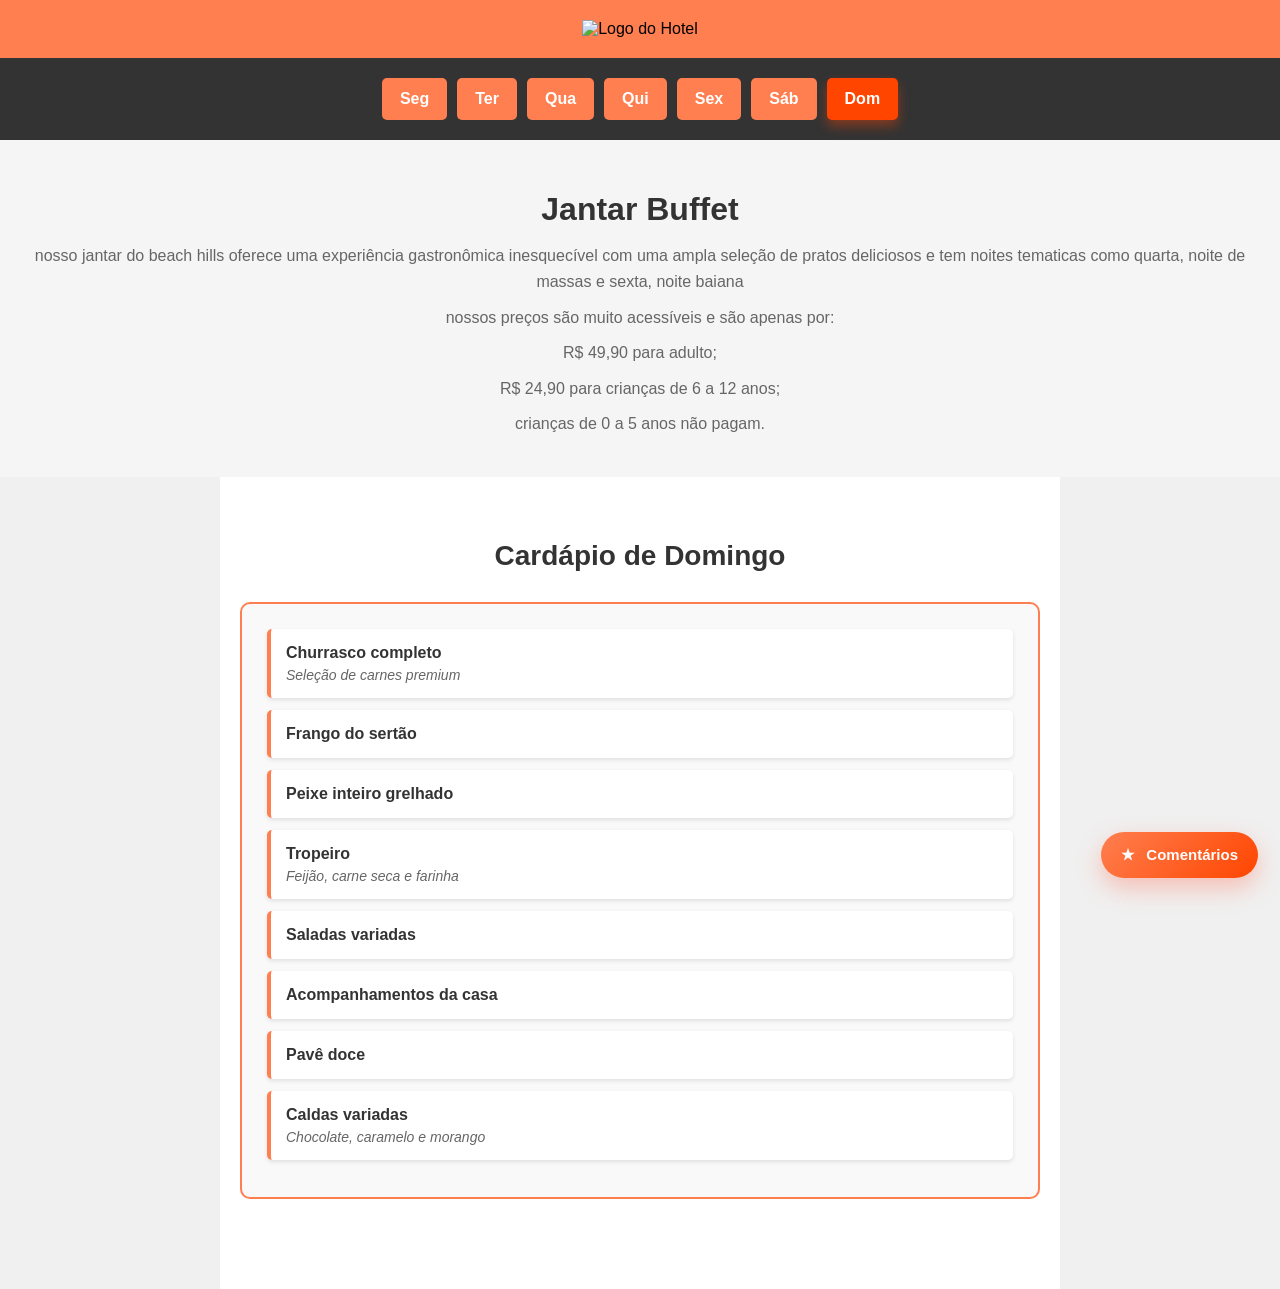
==== index.html @ 1e0ae235 "Add files via upload" ====
<!DOCTYPEhtml>
<html lang="pt-BR">
<head>
    <meta charset="UTF-8">
    <meta name="viewport" content="width=device-width, initial-scale=1.0">
    <title>hotel jantar buffet</title>
    <link rel="stylesheet" href="style.css">
</head>
<body>
    <header>
        <div class="logo">
            <img src="https://irp.cdn-website.com/eba97c45/dms3rep/multi/opt/logo+beach+hills-177w.png" alt="Logo do Hotel">
        </div>
        <div class="dias-semana">
            <button class="dia-btn" data-dia="segunda">Seg</button>
            <button class="dia-btn" data-dia="terca">Ter</button>
            <button class="dia-btn" data-dia="quarta">Qua</button>
            <button class="dia-btn" data-dia="quinta">Qui</button>
            <button class="dia-btn" data-dia="sexta">Sex</button>
            <button class="dia-btn" data-dia="sabado">Sáb</button>
            <button class="dia-btn" data-dia="domingo">Dom</button>
        </div>
          <div class="dias-semana-info">
            <h1>Jantar Buffet</h1>
            <p>nosso jantar do beach hills oferece uma experiência gastronômica inesquecível com uma ampla seleção de pratos deliciosos e tem noites tematicas como quarta, noite de massas e sexta, noite baiana</p>
            <p>nossos preços são muito acessíveis e são apenas por:</p>
            <p>R$ 49,90 para adulto;</p>
            <p>R$ 24,90 para crianças de 6 a 12 anos;</p>
            <p>crianças de 0 a 5 anos não pagam.</p>
          </div>
    </header>

    <main>
        <section class="cardapio-container">
            <h2 id="titulo-cardapio">Selecione um dia da semana</h2>
            <div id="cardapio" class="cardapio"></div>
        </section>
    </main>

    <button id="toggle-avaliacoes" class="avaliacoes-toggle" aria-controls="avaliacoes-panel" aria-expanded="false">
        <span class="avaliacoes-icone">★</span>
        Comentários
    </button>

    <aside id="avaliacoes-panel" class="avaliacoes-panel" aria-live="polite">
        <div class="panel-header">
            <h3>Comentários</h3>
            <button id="fechar-avaliacoes" class="fechar-panel" aria-label="Fechar comentários">×</button>
        </div>

        <div class="tabs-comentarios">
            <button class="tab-comentario ativo" data-tab="comentar">Comentar</button>
            <button class="tab-comentario" data-tab="ver">Ver comentários</button>
        </div>

        <div class="avaliacoes-dias">
            <button class="avaliacao-dia ativo" data-dia="segunda">Seg</button>
            <button class="avaliacao-dia" data-dia="terca">Ter</button>
            <button class="avaliacao-dia" data-dia="quarta">Qua</button>
            <button class="avaliacao-dia" data-dia="quinta">Qui</button>
            <button class="avaliacao-dia" data-dia="sexta">Sex</button>
            <button class="avaliacao-dia" data-dia="sabado">Sáb</button>
            <button class="avaliacao-dia" data-dia="domingo">Dom</button>
        </div>

        <div id="comentar-tab" class="conteudo-tab ativo">
            <form id="form-comentario" class="form-comentario">
                <label>
                    Nome
                    <input id="nome-comentario" type="text" maxlength="40" placeholder="Seu nome" required>
                </label>

                <label>
                    Avaliação
                    <select id="nota-comentario" required>
                        <option value="5">5 estrelas</option>
                        <option value="4">4 estrelas</option>
                        <option value="3">3 estrelas</option>
                        <option value="2">2 estrelas</option>
                        <option value="1">1 estrela</option>
                    </select>
                </label>

                <label>
                    Comentário
                    <textarea id="texto-comentario" rows="3" maxlength="220" placeholder="O que você achou da comida?" required></textarea>
                </label>

                <button type="submit" class="btn-enviar">Confirmar comentário</button>
            </form>
        </div>

        <div id="ver-tab" class="conteudo-tab">
            <div id="lista-avaliacoes" class="lista-avaliacoes"></div>
        </div>
    </aside>

    <script src="script.js"></script>
</body>
</html>
---- style.css ----
.logo {
    background-color: rgb(255, 127, 80);
    padding: 20px;
    text-align: center;
}

.logo img {
    max-width: 200px;
    height: auto;
}

.dias-semana {
    background-color: #333;
    padding: 20px;
    display: flex;
    justify-content: center;
    gap: 10px;
    flex-wrap: wrap;
}

.dia-btn {
    padding: 12px 18px;
    background-color: #ff7f50;
    color: white;
    border: none;
    border-radius: 5px;
    cursor: pointer;
    font-size: 16px;
    font-weight: bold;
    transition: all 0.3s ease;
}

.dia-btn:hover {
    background-color: #ff6a3d;
    transform: translateY(-2px);
    box-shadow: 0 4px 8px rgba(0, 0, 0, 0.2);
}

.dia-btn.ativo {
    background-color: #ff4500;
    box-shadow: 0 6px 12px rgba(255, 69, 0, 0.4);
}

.dias-semana-info {
    background-color: #f5f5f5;
    padding: 30px;
    text-align: center;
}

.dias-semana-info h1 {
    color: #333;
    margin-bottom: 15px;
}

.dias-semana-info p {
    color: #666;
    line-height: 1.6;
    margin: 10px 0;
}

.cardapio-container {
    padding: 40px 20px 90px;
    max-width: 800px;
    margin: 0 auto;
    background-color: #fff;
}

#titulo-cardapio {
    text-align: center;
    color: #333;
    margin-bottom: 30px;
    font-size: 28px;
}

.cardapio {
    background-color: #f9f9f9;
    border: 2px solid #ff7f50;
    border-radius: 10px;
    padding: 25px;
}

.cardapio-vazio {
    text-align: center;
    color: #999;
    font-size: 18px;
    padding: 20px;
}

.prato {
    background-color: white;
    padding: 15px;
    margin-bottom: 12px;
    border-left: 4px solid #ff7f50;
    border-radius: 5px;
    box-shadow: 0 2px 4px rgba(0, 0, 0, 0.1);
}

.prato-nome {
    font-weight: bold;
    color: #333;
    font-size: 16px;
    display: block;
}

.prato-descricao {
    color: #666;
    font-size: 14px;
    margin-top: 5px;
    font-style: italic;
    display: block;
}

.secao-cardapio {
    background-color: #fafafa;
    border: 2px solid #ffe4d1;
    border-radius: 10px;
    padding: 20px;
    margin-bottom: 25px;
    box-shadow: 0 3px 8px rgba(255, 127, 80, 0.1);
}

.titulo-secao {
    color: #ff7f50;
    font-size: 18px;
    margin: 0 0 15px 0;
    padding-bottom: 10px;
    border-bottom: 2px solid #ff7f50;
    text-transform: uppercase;
    letter-spacing: 1px;
}

.secao-cardapio .prato {
    background-color: white;
    border-left: 3px solid #ff6a3d;
    padding: 12px 15px;
    margin-bottom: 10px;
    border-radius: 4px;
}

.acompanhamento-info {
    background-color: #fff9f5;
    color: #ff7f50;
    padding: 12px 15px;
    border-left: 3px solid #ff7f50;
    margin-top: 15px;
    border-radius: 4px;
    font-size: 14px;
    font-weight: 500;
}

.avaliacoes-toggle {
    position: fixed;
    right: 22px;
    bottom: 22px;
    z-index: 20;
    background: linear-gradient(135deg, #ff7f50, #ff4500);
    color: #fff;
    border: none;
    border-radius: 999px;
    padding: 14px 20px;
    font-weight: 700;
    font-size: 15px;
    cursor: pointer;
    box-shadow: 0 10px 25px rgba(255, 99, 71, 0.35);
    transition: transform 0.2s ease, box-shadow 0.2s ease;
}

.avaliacoes-toggle:hover {
    transform: translateY(-2px);
    box-shadow: 0 12px 30px rgba(255, 99, 71, 0.45);
}

.avaliacoes-icone {
    margin-right: 8px;
}

.avaliacoes-panel {
    position: fixed;
    right: 20px;
    bottom: 85px;
    width: min(360px, calc(100vw - 24px));
    max-height: 70vh;
    background: rgba(255, 255, 255, 0.98);
    border: 1px solid #f2d4c4;
    border-radius: 18px;
    box-shadow: 0 18px 45px rgba(0, 0, 0, 0.15);
    padding: 18px 14px 12px;
    z-index: 15;
    transform: translateX(120%);
    opacity: 0;
    transition: all 0.25s ease;
    overflow: hidden;
}

.avaliacoes-panel.aberto {
    transform: translateX(0);
    opacity: 1;
}

.panel-header {
    display: flex;
    align-items: center;
    justify-content: space-between;
    margin-bottom: 12px;
    padding: 0 6px;
}

.panel-header h3 {
    margin: 0;
    color: #333;
    font-size: 1.1rem;
}

.fechar-panel {
    border: none;
    background: transparent;
    color: #666;
    font-size: 28px;
    line-height: 1;
    cursor: pointer;
}

.tabs-comentarios {
    display: flex;
    background: #fff3ee;
    border-radius: 10px;
    padding: 4px;
    margin-bottom: 12px;
    border: 1px solid #f4d5c8;
}

.tab-comentario {
    flex: 1;
    border: none;
    background: transparent;
    color: #7d5145;
    font-weight: 700;
    padding: 9px 8px;
    border-radius: 8px;
    cursor: pointer;
}

.tab-comentario.ativo {
    background: #ff7f50;
    color: #fff;
}

.conteudo-tab {
    display: none;
}

.conteudo-tab.ativo {
    display: block;
}

.avaliacoes-dias {
    display: flex;
    flex-wrap: wrap;
    gap: 8px;
    margin-bottom: 14px;
    padding: 0 4px;
}

.avaliacao-dia {
    background: #f6f1ee;
    border: 1px solid #f0c7b6;
    color: #6d4a39;
    border-radius: 999px;
    padding: 7px 11px;
    font-size: 12px;
    font-weight: 700;
    cursor: pointer;
    transition: all 0.2s ease;
}

.avaliacao-dia.ativo {
    background: #ff7f50;
    color: #fff;
    border-color: #ff7f50;
}

.lista-avaliacoes {
    display: flex;
    flex-direction: column;
    gap: 10px;
    max-height: 52vh;
    overflow-y: auto;
    padding: 4px;
}

.avaliacao-card {
    background: #fffaf7;
    border: 1px solid #f3d8c5;
    border-radius: 12px;
    padding: 12px 12px 10px;
    box-shadow: 0 2px 5px rgba(0, 0, 0, 0.04);
}

.avaliacao-card.vazio {
    text-align: center;
    color: #666;
    font-size: 0.95rem;
}

.avaliacao-topo {
    display: flex;
    justify-content: space-between;
    gap: 8px;
    align-items: center;
    margin-bottom: 8px;
    color: #333;
}

.avaliacao-topo strong {
    font-size: 0.95rem;
}

.avaliacao-nota {
    color: #ffb000;
    letter-spacing: 1px;
    font-size: 0.9rem;
    margin-bottom: 8px;
}

.avaliacao-card p {
    margin: 0;
    color: #555;
    line-height: 1.45;
    font-size: 0.92rem;
}

.form-comentario {
    display: flex;
    flex-direction: column;
    gap: 10px;
    background: #fff7f2;
    border: 1px solid #f4d9c9;
    border-radius: 12px;
    padding: 12px;
    margin: 0 4px 14px;
}

.form-comentario label {
    display: flex;
    flex-direction: column;
    gap: 6px;
    font-size: 0.8rem;
    color: #5a3d31;
    font-weight: 600;
}

.form-comentario input,
.form-comentario select,
.form-comentario textarea {
    border: 1px solid #efc4ad;
    border-radius: 10px;
    padding: 10px 12px;
    font: inherit;
    resize: vertical;
    background: #fff;
    color: #333;
}

.btn-enviar {
    background: linear-gradient(135deg, #ff7f50, #ff4500);
    color: #fff;
    border: none;
    border-radius: 12px;
    padding: 12px 14px;
    font-weight: 700;
    cursor: pointer;
    min-height: 46px;
    box-shadow: 0 10px 20px rgba(255, 99, 71, 0.2);
}

.btn-delete {
    border: none;
    background: #fff1ed;
    color: #c94b2a;
    border-radius: 8px;
    padding: 6px 8px;
    font-size: 0.72rem;
    font-weight: 700;
    cursor: pointer;
}

body {
    margin: 0;
    padding: 0;
    font-family: Arial, sans-serif;
    background-color: #f0f0f0;
}

@media (max-width: 600px) {
    body {
        -webkit-tap-highlight-color: transparent;
    }

    .cardapio-container {
        padding: 30px 14px 120px;
    }

    #titulo-cardapio {
        font-size: 22px;
        line-height: 1.3;
    }

    .cardapio {
        padding: 18px 14px;
    }

    .prato {
        padding: 13px 12px;
    }

    .avaliacoes-panel {
        right: 10px;
        bottom: 78px;
        width: calc(100vw - 20px);
        max-height: 76vh;
        border-radius: 20px 20px 18px 18px;
        padding: 14px 10px 10px;
    }

    .avaliacoes-toggle {
        right: 12px;
        bottom: max(12px, env(safe-area-inset-bottom));
        width: auto;
        min-width: 150px;
        padding: 14px 18px;
        border-radius: 16px;
        font-size: 15px;
    }

    .tabs-comentarios {
        margin-bottom: 10px;
    }

    .tab-comentario {
        padding: 10px 8px;
        font-size: 0.8rem;
    }

    .avaliacoes-dias {
        gap: 7px;
        margin-bottom: 12px;
    }

    .avaliacao-dia {
        padding: 8px 11px;
        font-size: 0.72rem;
    }

    .form-comentario {
        gap: 12px;
        padding: 12px 10px;
    }

    .form-comentario label {
        font-size: 0.78rem;
    }

    .form-comentario input,
    .form-comentario select,
    .form-comentario textarea {
        min-height: 44px;
        font-size: 15px;
        padding: 10px 12px;
    }

    textarea {
        min-height: 90px;
    }

    .btn-enviar {
        min-height: 48px;
        font-size: 0.95rem;
        border-radius: 14px;
    }

    .lista-avaliacoes {
        max-height: 45vh;
    }

    .avaliacao-card {
        padding: 10px 10px 9px;
    }

    .avaliacao-topo {
        align-items: flex-start;
    }

    .btn-delete {
        padding: 6px 8px;
        font-size: 0.68rem;
    }
}
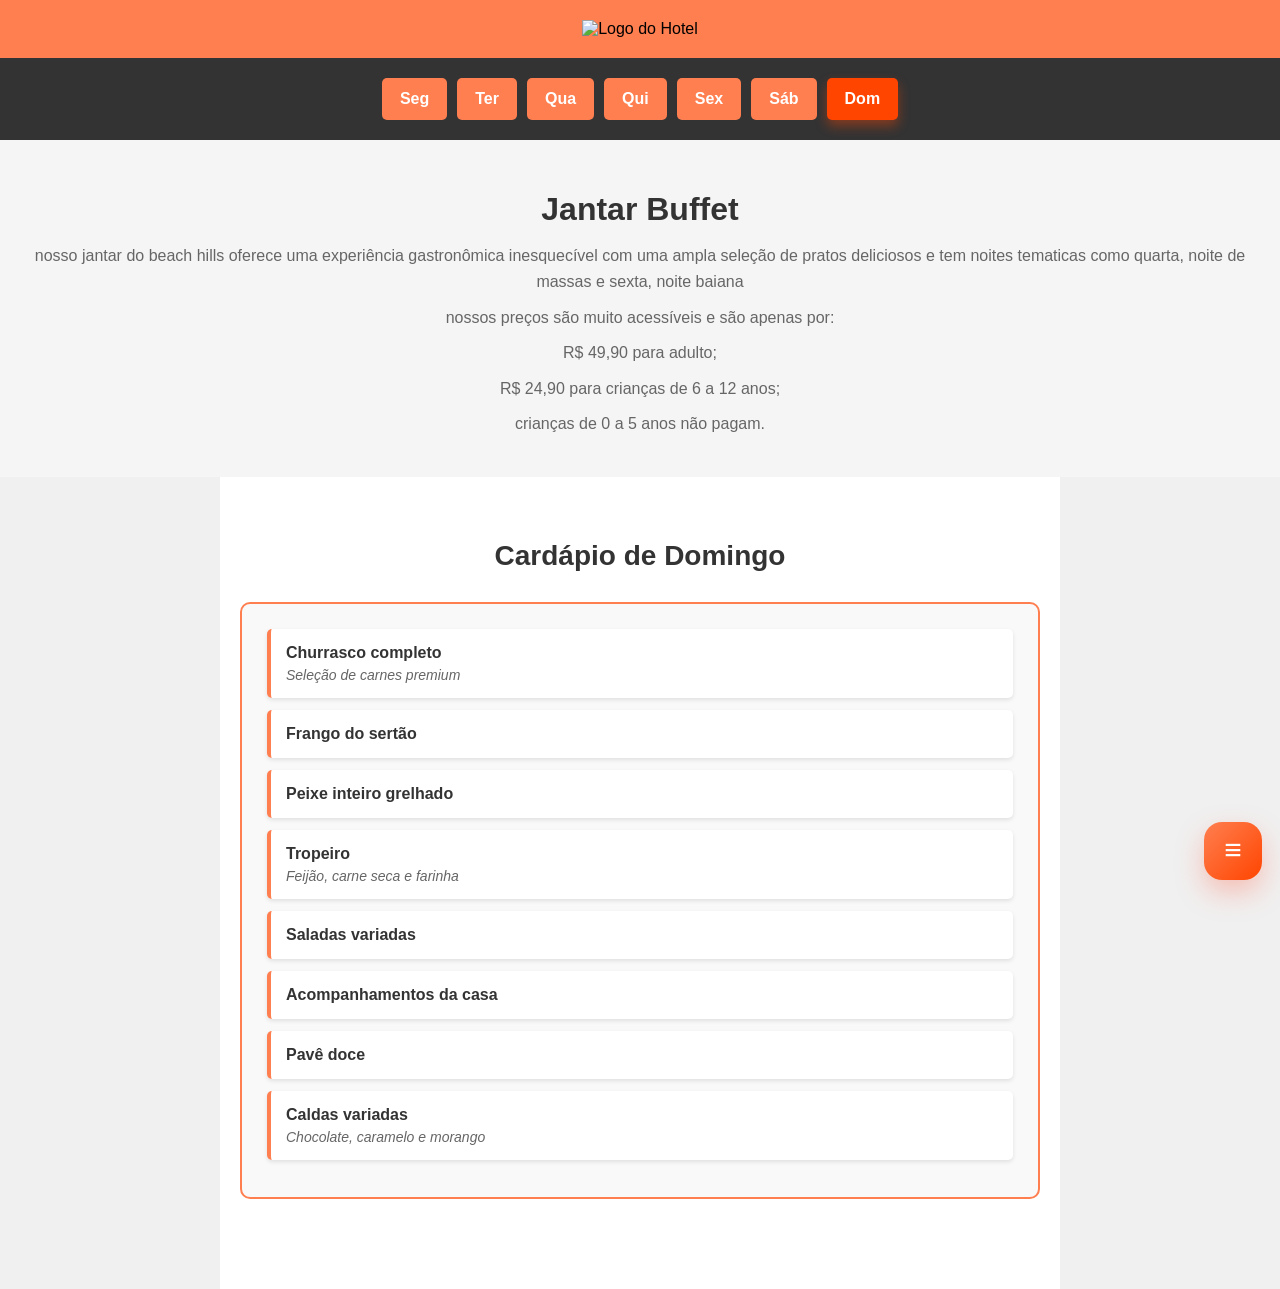
==== commit 1bdf4b31: "Add files via upload" ====
--- a/index.html
+++ b/index.html
@@ -37,9 +37,8 @@
         </section>
     </main>
 
-    <button id="toggle-avaliacoes" class="avaliacoes-toggle" aria-controls="avaliacoes-panel" aria-expanded="false">
-        <span class="avaliacoes-icone">★</span>
-        Comentários
+    <button id="toggle-avaliacoes" class="avaliacoes-toggle" aria-controls="avaliacoes-panel" aria-expanded="false" aria-label="Abrir comentários">
+        <span class="avaliacoes-icone">≡</span>
     </button>
 
     <aside id="avaliacoes-panel" class="avaliacoes-panel" aria-live="polite">
@@ -50,7 +49,8 @@
 
         <div class="tabs-comentarios">
             <button class="tab-comentario ativo" data-tab="comentar">Comentar</button>
-            <button class="tab-comentario" data-tab="ver">Ver comentários</button>
+            <button class="tab-comentario" data-tab="recentes">Recentes</button>
+            <button class="tab-comentario" data-tab="uteis">Úteis</button>
         </div>
 
         <div class="avaliacoes-dias">
@@ -86,12 +86,17 @@
                     <textarea id="texto-comentario" rows="3" maxlength="220" placeholder="O que você achou da comida?" required></textarea>
                 </label>
 
-                <button type="submit" class="btn-enviar">Confirmar comentário</button>
+                <button type="button" id="btn-confirmar-comentario" class="btn-enviar">Confirmar comentário</button>
+                <button type="submit" id="btn-publicar-comentario" class="btn-enviar btn-publicar" hidden>Publicar comentário</button>
             </form>
         </div>
 
-        <div id="ver-tab" class="conteudo-tab">
+        <div id="recentes-tab" class="conteudo-tab">
             <div id="lista-avaliacoes" class="lista-avaliacoes"></div>
+        </div>
+
+        <div id="uteis-tab" class="conteudo-tab">
+            <div id="lista-avaliacoes-uteis" class="lista-avaliacoes"></div>
         </div>
     </aside>
 
--- a/style.css
+++ b/style.css
@@ -150,45 +150,52 @@
 
 .avaliacoes-toggle {
     position: fixed;
-    right: 22px;
-    bottom: 22px;
-    z-index: 20;
+    right: 18px;
+    bottom: 20px;
+    z-index: 30;
+    width: 58px;
+    height: 58px;
+    display: flex;
+    align-items: center;
+    justify-content: center;
     background: linear-gradient(135deg, #ff7f50, #ff4500);
     color: #fff;
     border: none;
-    border-radius: 999px;
-    padding: 14px 20px;
-    font-weight: 700;
-    font-size: 15px;
-    cursor: pointer;
-    box-shadow: 0 10px 25px rgba(255, 99, 71, 0.35);
+    border-radius: 18px;
+    font-weight: 800;
+    font-size: 30px;
+    line-height: 1;
+    cursor: pointer;
+    box-shadow: 0 12px 28px rgba(255, 99, 71, 0.35);
     transition: transform 0.2s ease, box-shadow 0.2s ease;
 }
 
 .avaliacoes-toggle:hover {
-    transform: translateY(-2px);
-    box-shadow: 0 12px 30px rgba(255, 99, 71, 0.45);
+    transform: translateY(-2px) scale(1.02);
+    box-shadow: 0 15px 32px rgba(255, 99, 71, 0.45);
 }
 
 .avaliacoes-icone {
-    margin-right: 8px;
+    display: inline-block;
+    transform: translateY(-1px);
 }
 
 .avaliacoes-panel {
     position: fixed;
-    right: 20px;
-    bottom: 85px;
-    width: min(360px, calc(100vw - 24px));
-    max-height: 70vh;
+    top: 18px;
+    right: 18px;
+    width: min(370px, calc(100vw - 28px));
+    height: calc(100vh - 36px);
+    max-height: calc(100vh - 36px);
     background: rgba(255, 255, 255, 0.98);
     border: 1px solid #f2d4c4;
-    border-radius: 18px;
-    box-shadow: 0 18px 45px rgba(0, 0, 0, 0.15);
+    border-radius: 24px;
+    box-shadow: 0 18px 45px rgba(0, 0, 0, 0.18);
     padding: 18px 14px 12px;
-    z-index: 15;
-    transform: translateX(120%);
+    z-index: 25;
+    transform: translateX(calc(100% + 30px));
     opacity: 0;
-    transition: all 0.25s ease;
+    transition: all 0.28s ease;
     overflow: hidden;
 }
 
@@ -223,10 +230,11 @@
 .tabs-comentarios {
     display: flex;
     background: #fff3ee;
-    border-radius: 10px;
+    border-radius: 12px;
     padding: 4px;
     margin-bottom: 12px;
     border: 1px solid #f4d5c8;
+    gap: 4px;
 }
 
 .tab-comentario {
@@ -235,9 +243,10 @@
     background: transparent;
     color: #7d5145;
     font-weight: 700;
-    padding: 9px 8px;
-    border-radius: 8px;
-    cursor: pointer;
+    padding: 10px 8px;
+    border-radius: 9px;
+    cursor: pointer;
+    font-size: 0.74rem;
 }
 
 .tab-comentario.ativo {
@@ -327,6 +336,25 @@
     color: #555;
     line-height: 1.45;
     font-size: 0.92rem;
+}
+
+.avaliacao-acoes {
+    display: flex;
+    gap: 8px;
+    margin-top: 10px;
+    flex-wrap: wrap;
+}
+
+.btn-uteis,
+.btn-nao-uteis {
+    border: none;
+    background: #fff0ea;
+    color: #6d4a39;
+    border-radius: 999px;
+    padding: 7px 10px;
+    font-size: 0.72rem;
+    font-weight: 700;
+    cursor: pointer;
 }
 
 .form-comentario {
@@ -371,6 +399,17 @@
     cursor: pointer;
     min-height: 46px;
     box-shadow: 0 10px 20px rgba(255, 99, 71, 0.2);
+    transition: opacity 0.2s ease, transform 0.2s ease;
+}
+
+.btn-enviar:disabled {
+    opacity: 0.6;
+    cursor: not-allowed;
+    box-shadow: none;
+}
+
+.btn-publicar {
+    background: linear-gradient(135deg, #ff4500, #d93600);
 }
 
 .btn-delete {
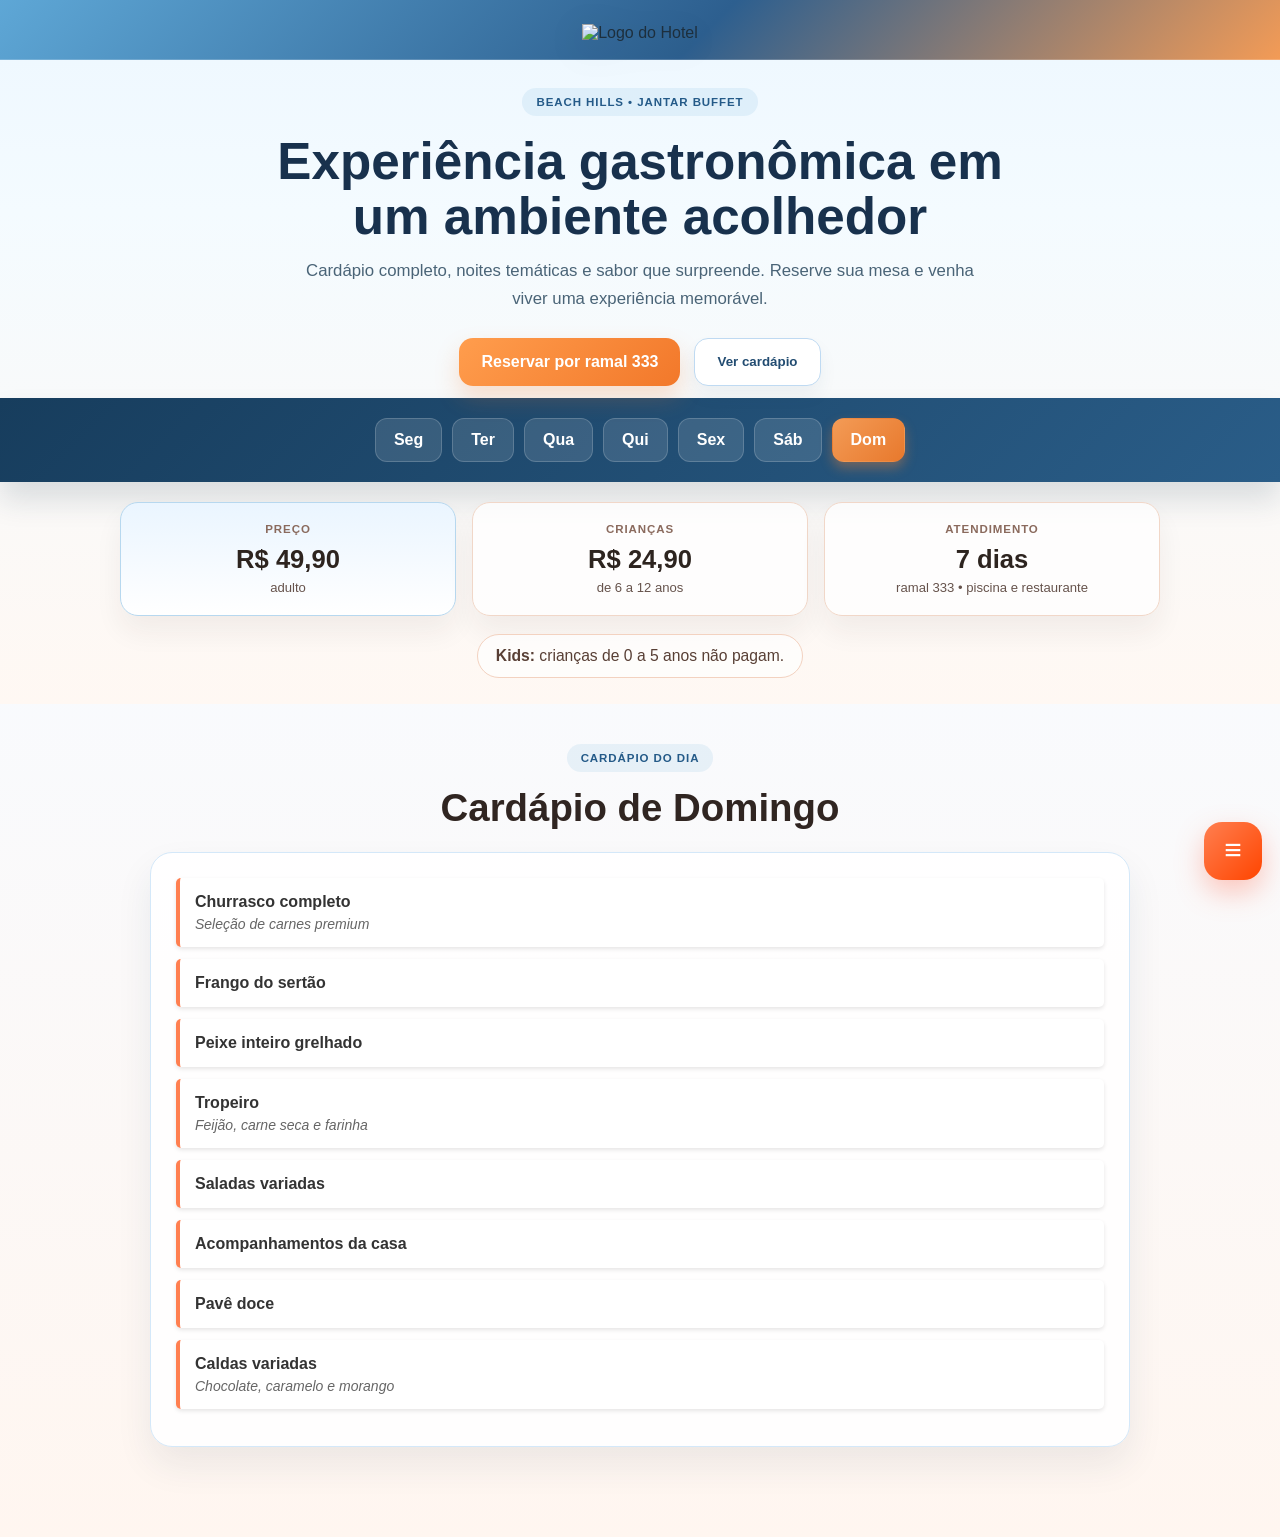
==== commit b043dd75: "Add files via upload" ====
--- a/index.html
+++ b/index.html
@@ -7,10 +7,22 @@
     <link rel="stylesheet" href="style.css">
 </head>
 <body>
-    <header>
+    <header class="topo-hotel">
         <div class="logo">
             <img src="https://irp.cdn-website.com/eba97c45/dms3rep/multi/opt/logo+beach+hills-177w.png" alt="Logo do Hotel">
         </div>
+
+        <div class="hero-banner">
+            <div class="hero-badge">Beach Hills • Jantar Buffet</div>
+            <h1>Experiência gastronômica em um ambiente acolhedor</h1>
+            <p>Cardápio completo, noites temáticas e sabor que surpreende. Reserve sua mesa e venha viver uma experiência memorável.</p>
+
+            <div class="hero-actions">
+                <a class="btn-whatsapp" href="tel:333" rel="noopener">Reservar por ramal 333</a>
+                <button class="btn-secundario" type="button" id="ver-cardapio">Ver cardápio</button>
+            </div>
+        </div>
+
         <div class="dias-semana">
             <button class="dia-btn" data-dia="segunda">Seg</button>
             <button class="dia-btn" data-dia="terca">Ter</button>
@@ -20,19 +32,36 @@
             <button class="dia-btn" data-dia="sabado">Sáb</button>
             <button class="dia-btn" data-dia="domingo">Dom</button>
         </div>
-          <div class="dias-semana-info">
-            <h1>Jantar Buffet</h1>
-            <p>nosso jantar do beach hills oferece uma experiência gastronômica inesquecível com uma ampla seleção de pratos deliciosos e tem noites tematicas como quarta, noite de massas e sexta, noite baiana</p>
-            <p>nossos preços são muito acessíveis e são apenas por:</p>
-            <p>R$ 49,90 para adulto;</p>
-            <p>R$ 24,90 para crianças de 6 a 12 anos;</p>
-            <p>crianças de 0 a 5 anos não pagam.</p>
-          </div>
+
+        <div class="info-grid">
+            <div class="info-card destaque">
+                <span class="info-label">Preço</span>
+                <strong>R$ 49,90</strong>
+                <small>adulto</small>
+            </div>
+            <div class="info-card">
+                <span class="info-label">Crianças</span>
+                <strong>R$ 24,90</strong>
+                <small>de 6 a 12 anos</small>
+            </div>
+            <div class="info-card">
+                <span class="info-label">Atendimento</span>
+                <strong>7 dias</strong>
+                <small>ramal 333 • piscina e restaurante</small>
+            </div>
+        </div>
+
+        <div class="info-extra">
+            <p><strong>Kids:</strong> crianças de 0 a 5 anos não pagam.</p>
+        </div>
     </header>
 
     <main>
         <section class="cardapio-container">
-            <h2 id="titulo-cardapio">Selecione um dia da semana</h2>
+            <div class="titulo-area">
+                <span class="mini-tag">Cardápio do dia</span>
+                <h2 id="titulo-cardapio">Selecione um dia da semana</h2>
+            </div>
             <div id="cardapio" class="cardapio"></div>
         </section>
     </main>
--- a/style.css
+++ b/style.css
@@ -152,7 +152,7 @@
     position: fixed;
     right: 18px;
     bottom: 20px;
-    z-index: 30;
+    z-index: 40;
     width: 58px;
     height: 58px;
     display: flex;
@@ -168,6 +168,8 @@
     cursor: pointer;
     box-shadow: 0 12px 28px rgba(255, 99, 71, 0.35);
     transition: transform 0.2s ease, box-shadow 0.2s ease;
+    touch-action: manipulation;
+    -webkit-tap-highlight-color: transparent;
 }
 
 .avaliacoes-toggle:hover {
@@ -187,6 +189,7 @@
     width: min(370px, calc(100vw - 28px));
     height: calc(100vh - 36px);
     max-height: calc(100vh - 36px);
+    display: none;
     background: rgba(255, 255, 255, 0.98);
     border: 1px solid #f2d4c4;
     border-radius: 24px;
@@ -195,13 +198,18 @@
     z-index: 25;
     transform: translateX(calc(100% + 30px));
     opacity: 0;
+    visibility: hidden;
+    pointer-events: none;
     transition: all 0.28s ease;
     overflow: hidden;
 }
 
 .avaliacoes-panel.aberto {
+    display: block;
     transform: translateX(0);
     opacity: 1;
+    visibility: visible;
+    pointer-events: auto;
 }
 
 .panel-header {
@@ -427,10 +435,256 @@
     margin: 0;
     padding: 0;
     font-family: Arial, sans-serif;
-    background-color: #f0f0f0;
+    background: linear-gradient(180deg, #eef7ff 0%, #f8fbff 38%, #fff6f0 100%);
+    color: #1d2f3d;
+}
+
+.topo-hotel {
+    background: linear-gradient(180deg, #edf7ff 0%, #f4fbff 30%, #fff8f3 100%);
+    padding-bottom: 26px;
+}
+
+.logo {
+    background: linear-gradient(135deg, #5ea7d6, #2d5f8f 55%, #f39b56 100%);
+    padding: 24px 20px 18px;
+    text-align: center;
+    box-shadow: inset 0 -1px 0 rgba(255,255,255,0.18);
+}
+
+.logo img {
+    max-width: 200px;
+    height: auto;
+    filter: drop-shadow(0 8px 18px rgba(0, 0, 0, 0.12));
+}
+
+.hero-banner {
+    max-width: 1040px;
+    margin: 0 auto;
+    padding: 28px 20px 12px;
+    text-align: center;
+}
+
+.hero-badge,
+.mini-tag {
+    display: inline-block;
+    padding: 8px 14px;
+    border-radius: 999px;
+    background: rgba(94, 167, 214, 0.12);
+    color: #245a88;
+    font-size: 0.72rem;
+    font-weight: 800;
+    letter-spacing: 0.08em;
+    text-transform: uppercase;
+}
+
+.hero-banner h1 {
+    margin: 18px auto 12px;
+    max-width: 760px;
+    font-size: clamp(2rem, 4vw, 3.6rem);
+    line-height: 1.08;
+    color: #18314d;
+}
+
+.hero-banner p {
+    max-width: 700px;
+    margin: 0 auto;
+    font-size: 1.05rem;
+    line-height: 1.7;
+    color: #4a6477;
+}
+
+.hero-actions {
+    display: flex;
+    justify-content: center;
+    gap: 14px;
+    margin-top: 24px;
+    flex-wrap: wrap;
+}
+
+.btn-whatsapp,
+.btn-secundario {
+    display: inline-flex;
+    align-items: center;
+    justify-content: center;
+    min-height: 48px;
+    padding: 0 22px;
+    border-radius: 14px;
+    text-decoration: none;
+    font-weight: 700;
+    border: none;
+    cursor: pointer;
+    transition: transform 0.2s ease, box-shadow 0.2s ease;
+}
+
+.btn-whatsapp {
+    background: linear-gradient(135deg, #ff9d4d, #f2782a);
+    color: #fff;
+    box-shadow: 0 12px 24px rgba(242, 120, 42, 0.22);
+}
+
+.btn-secundario {
+    background: #fff;
+    color: #224c71;
+    border: 1px solid #bfdaf2;
+    box-shadow: 0 10px 18px rgba(32, 74, 102, 0.06);
+}
+
+.btn-whatsapp:hover,
+.btn-secundario:hover {
+    transform: translateY(-2px);
+}
+
+.dias-semana {
+    background: linear-gradient(135deg, #173d5d 0%, #2a5d88 100%);
+    padding: 20px;
+    display: flex;
+    justify-content: center;
+    gap: 10px;
+    flex-wrap: wrap;
+    box-shadow: 0 18px 30px rgba(20, 49, 74, 0.14);
+}
+
+.dia-btn {
+    padding: 12px 18px;
+    background-color: rgba(255, 255, 255, 0.12);
+    color: white;
+    border: 1px solid rgba(255,255,255,0.18);
+    border-radius: 12px;
+    cursor: pointer;
+    font-size: 16px;
+    font-weight: bold;
+    transition: all 0.3s ease;
+}
+
+.dia-btn:hover {
+    background-color: rgba(255, 255, 255, 0.2);
+    transform: translateY(-2px);
+    box-shadow: 0 4px 8px rgba(0, 0, 0, 0.2);
+}
+
+.dia-btn.ativo {
+    background: linear-gradient(135deg, #f39b56, #e8792d);
+    border-color: transparent;
+    box-shadow: 0 6px 12px rgba(227, 130, 61, 0.4);
+}
+
+.info-grid {
+    max-width: 1040px;
+    margin: 20px auto 0;
+    padding: 0 20px;
+    display: grid;
+    grid-template-columns: repeat(3, minmax(0, 1fr));
+    gap: 16px;
+}
+
+.info-card {
+    background: rgba(255,255,255,0.76);
+    border: 1px solid #f1d7c8;
+    border-radius: 18px;
+    padding: 20px 18px;
+    box-shadow: 0 16px 28px rgba(58, 39, 30, 0.06);
+    display: flex;
+    flex-direction: column;
+    align-items: center;
+    text-align: center;
+}
+
+.info-card.destaque {
+    background: linear-gradient(180deg, #eaf5ff, #ffffff);
+    border-color: #b7d8ef;
+}
+
+.info-label {
+    font-size: 0.72rem;
+    letter-spacing: 0.08em;
+    text-transform: uppercase;
+    color: #8a6a5d;
+    font-weight: 800;
+}
+
+.info-card strong {
+    font-size: clamp(1.5rem, 2vw, 2.1rem);
+    color: #2d241f;
+    margin: 10px 0 6px;
+}
+
+.info-card small {
+    color: #66534c;
+    font-size: 0.82rem;
+}
+
+.info-extra {
+    max-width: 1040px;
+    margin: 18px auto 0;
+    padding: 0 20px;
+    text-align: center;
+    color: #583f35;
+    font-size: 0.98rem;
+}
+
+.info-extra p {
+    display: inline-block;
+    margin: 0;
+    padding: 12px 18px;
+    background: rgba(255,255,255,0.7);
+    border: 1px solid #f3d2c0;
+    border-radius: 999px;
+}
+
+.cardapio-container {
+    padding: 40px 20px 90px;
+    max-width: 980px;
+    margin: 0 auto;
+    background-color: transparent;
+}
+
+.titulo-area {
+    text-align: center;
+    margin-bottom: 22px;
+}
+
+#titulo-cardapio {
+    text-align: center;
+    color: #302521;
+    margin: 14px 0 0;
+    font-size: clamp(1.7rem, 3vw, 2.4rem);
+}
+
+.cardapio {
+    background: rgba(255,255,255,0.92);
+    border: 1px solid #d4e8f9;
+    border-radius: 22px;
+    padding: 25px;
+    box-shadow: 0 18px 36px rgba(29, 57, 79, 0.08);
 }
 
 @media (max-width: 600px) {
+    .hero-banner {
+        padding-top: 22px;
+    }
+
+    .hero-banner h1 {
+        font-size: 2.2rem;
+    }
+
+    .info-grid {
+        grid-template-columns: 1fr;
+    }
+
+    .cardapio {
+        padding: 18px 14px;
+    }
+
+    .avaliacoes-panel {
+        top: 12px;
+        right: 12px;
+        left: 12px;
+        width: auto;
+        height: calc(100vh - 24px);
+        max-height: calc(100vh - 24px);
+        border-radius: 22px;
+    }
+
     body {
         -webkit-tap-highlight-color: transparent;
     }
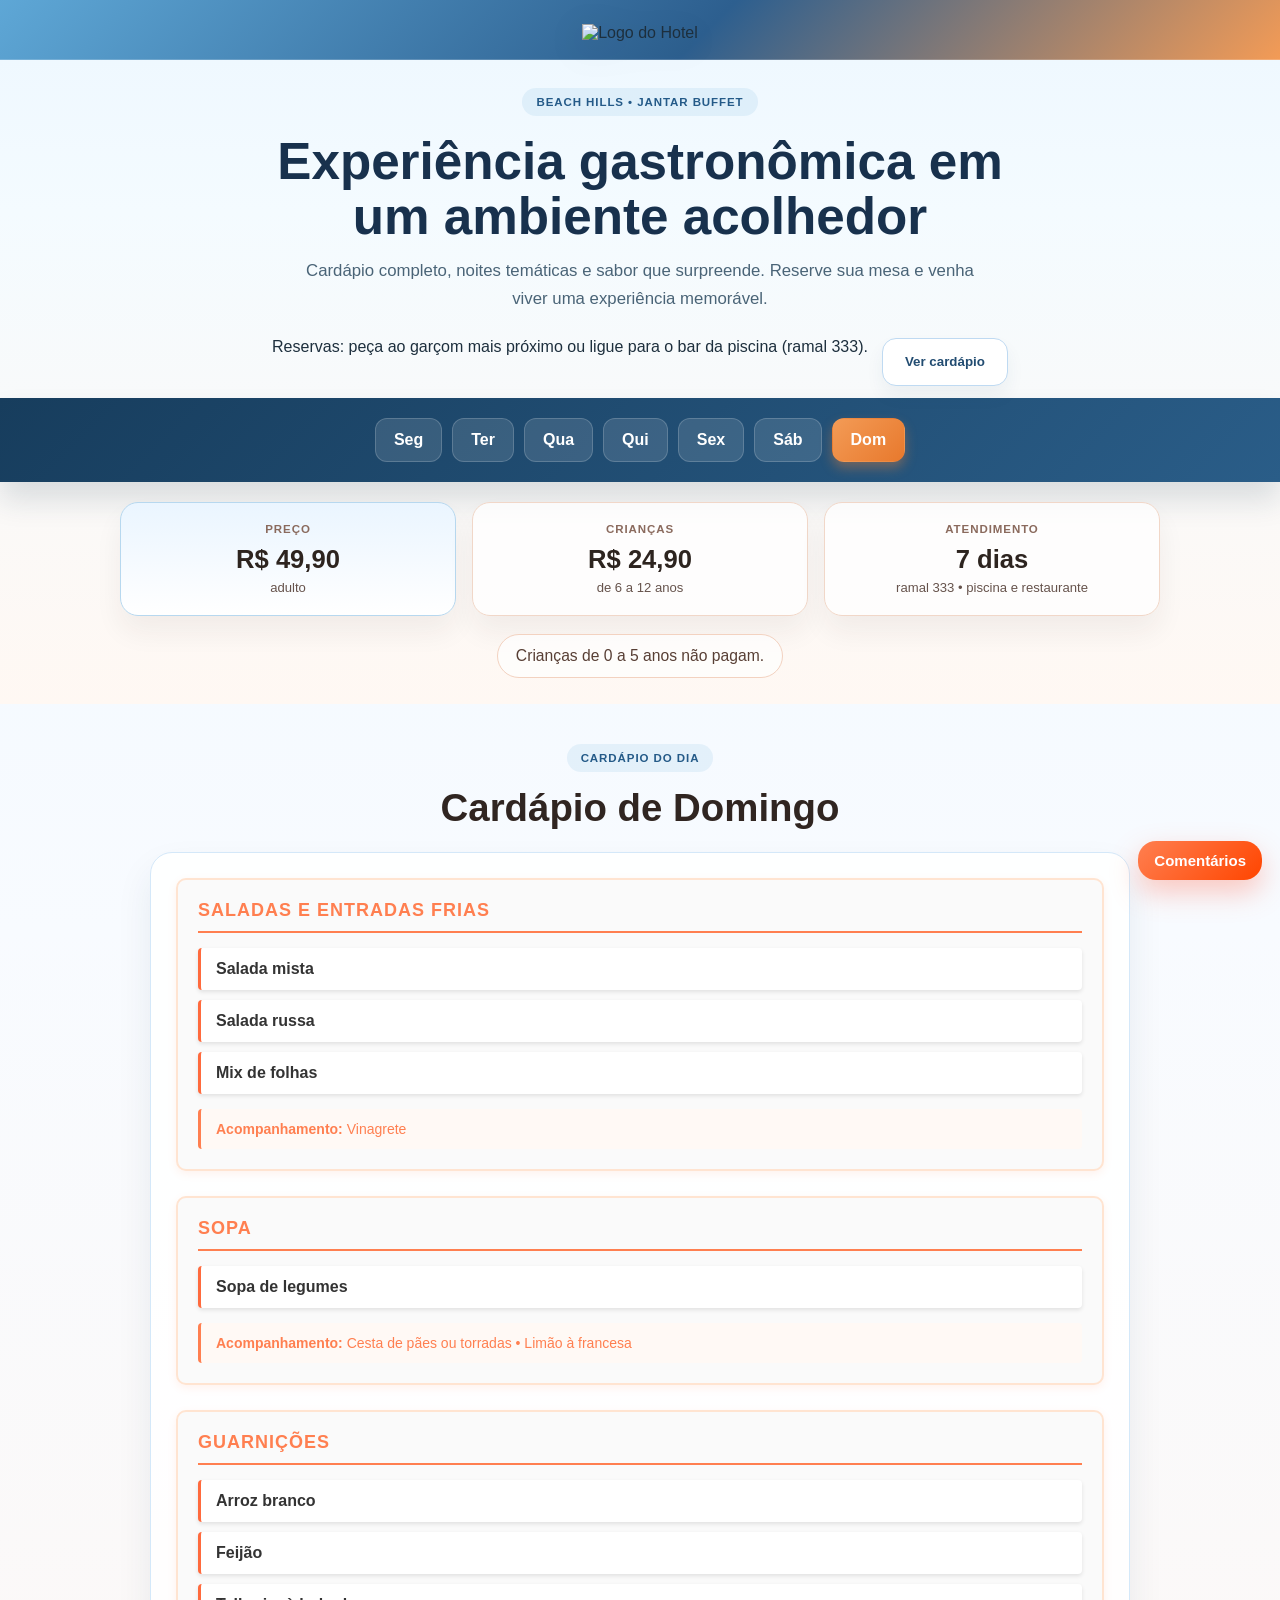
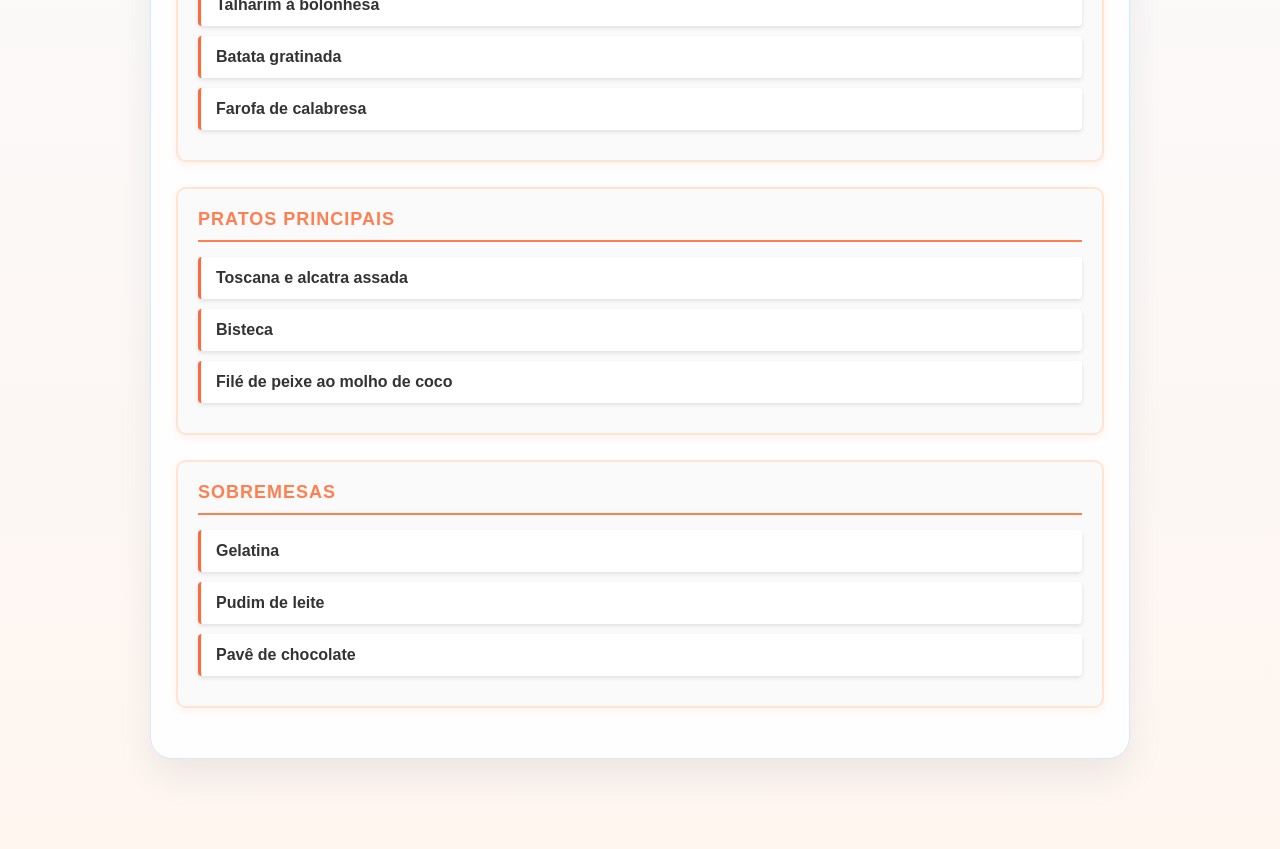
==== commit 708c98fc: "Add files via upload" ====
--- a/index.html
+++ b/index.html
@@ -18,7 +18,7 @@
             <p>Cardápio completo, noites temáticas e sabor que surpreende. Reserve sua mesa e venha viver uma experiência memorável.</p>
 
             <div class="hero-actions">
-                <a class="btn-whatsapp" href="tel:333" rel="noopener">Reservar por ramal 333</a>
+                <div class="reservas">Reservas: peça ao garçom mais próximo ou ligue para o bar da piscina (ramal 333).</div>
                 <button class="btn-secundario" type="button" id="ver-cardapio">Ver cardápio</button>
             </div>
         </div>
@@ -52,7 +52,7 @@
         </div>
 
         <div class="info-extra">
-            <p><strong>Kids:</strong> crianças de 0 a 5 anos não pagam.</p>
+            <p>Crianças de 0 a 5 anos não pagam.</p>
         </div>
     </header>
 
@@ -66,15 +66,14 @@
         </section>
     </main>
 
-    <button id="toggle-avaliacoes" class="avaliacoes-toggle" aria-controls="avaliacoes-panel" aria-expanded="false" aria-label="Abrir comentários">
-        <span class="avaliacoes-icone">≡</span>
-    </button>
+    <button id="toggle-avaliacoes" class="avaliacoes-toggle" aria-controls="avaliacoes-panel" aria-expanded="false" aria-label="Abrir comentários">Comentários</button>
 
     <aside id="avaliacoes-panel" class="avaliacoes-panel" aria-live="polite">
         <div class="panel-header">
             <h3>Comentários</h3>
             <button id="fechar-avaliacoes" class="fechar-panel" aria-label="Fechar comentários">×</button>
         </div>
+
 
         <div class="tabs-comentarios">
             <button class="tab-comentario ativo" data-tab="comentar">Comentar</button>
--- a/style.css
+++ b/style.css
@@ -153,8 +153,10 @@
     right: 18px;
     bottom: 20px;
     z-index: 40;
-    width: 58px;
-    height: 58px;
+    width: auto;
+    height: auto;
+    padding: 12px 16px;
+    min-width: 120px;
     display: flex;
     align-items: center;
     justify-content: center;
@@ -163,7 +165,7 @@
     border: none;
     border-radius: 18px;
     font-weight: 800;
-    font-size: 30px;
+    font-size: 15px;
     line-height: 1;
     cursor: pointer;
     box-shadow: 0 12px 28px rgba(255, 99, 71, 0.35);
@@ -200,7 +202,7 @@
     opacity: 0;
     visibility: hidden;
     pointer-events: none;
-    transition: all 0.28s ease;
+    transition: transform 0.28s ease, opacity 0.28s ease, visibility 0.28s ease;
     overflow: hidden;
 }
 
@@ -210,6 +212,31 @@
     opacity: 1;
     visibility: visible;
     pointer-events: auto;
+}
+
+@media (max-width: 480px) {
+    .avaliacoes-panel {
+        top: auto;
+        right: 8px;
+        left: 8px;
+        bottom: 8px;
+        width: auto;
+        height: min(76vh, 620px);
+        max-height: 76vh;
+        border-radius: 22px 22px 16px 16px;
+        transform: translateY(calc(100% + 15px));
+    }
+
+    .avaliacoes-panel.aberto {
+        transform: translateY(0);
+    }
+
+    .avaliacoes-toggle {
+        bottom: 22px;
+        right: 18px;
+        width: 62px;
+        height: 62px;
+    }
 }
 
 .panel-header {
@@ -374,6 +401,18 @@
     border-radius: 12px;
     padding: 12px;
     margin: 0 4px 14px;
+}
+
+.flash-msg {
+    display: block;
+    margin: 8px 4px 12px;
+    padding: 10px 12px;
+    background: linear-gradient(90deg,#e6ffed,#dff7f0);
+    color: #0b6b3a;
+    border: 1px solid #b6f0c7;
+    border-radius: 10px;
+    font-weight: 700;
+    text-align: center;
 }
 
 .form-comentario label {
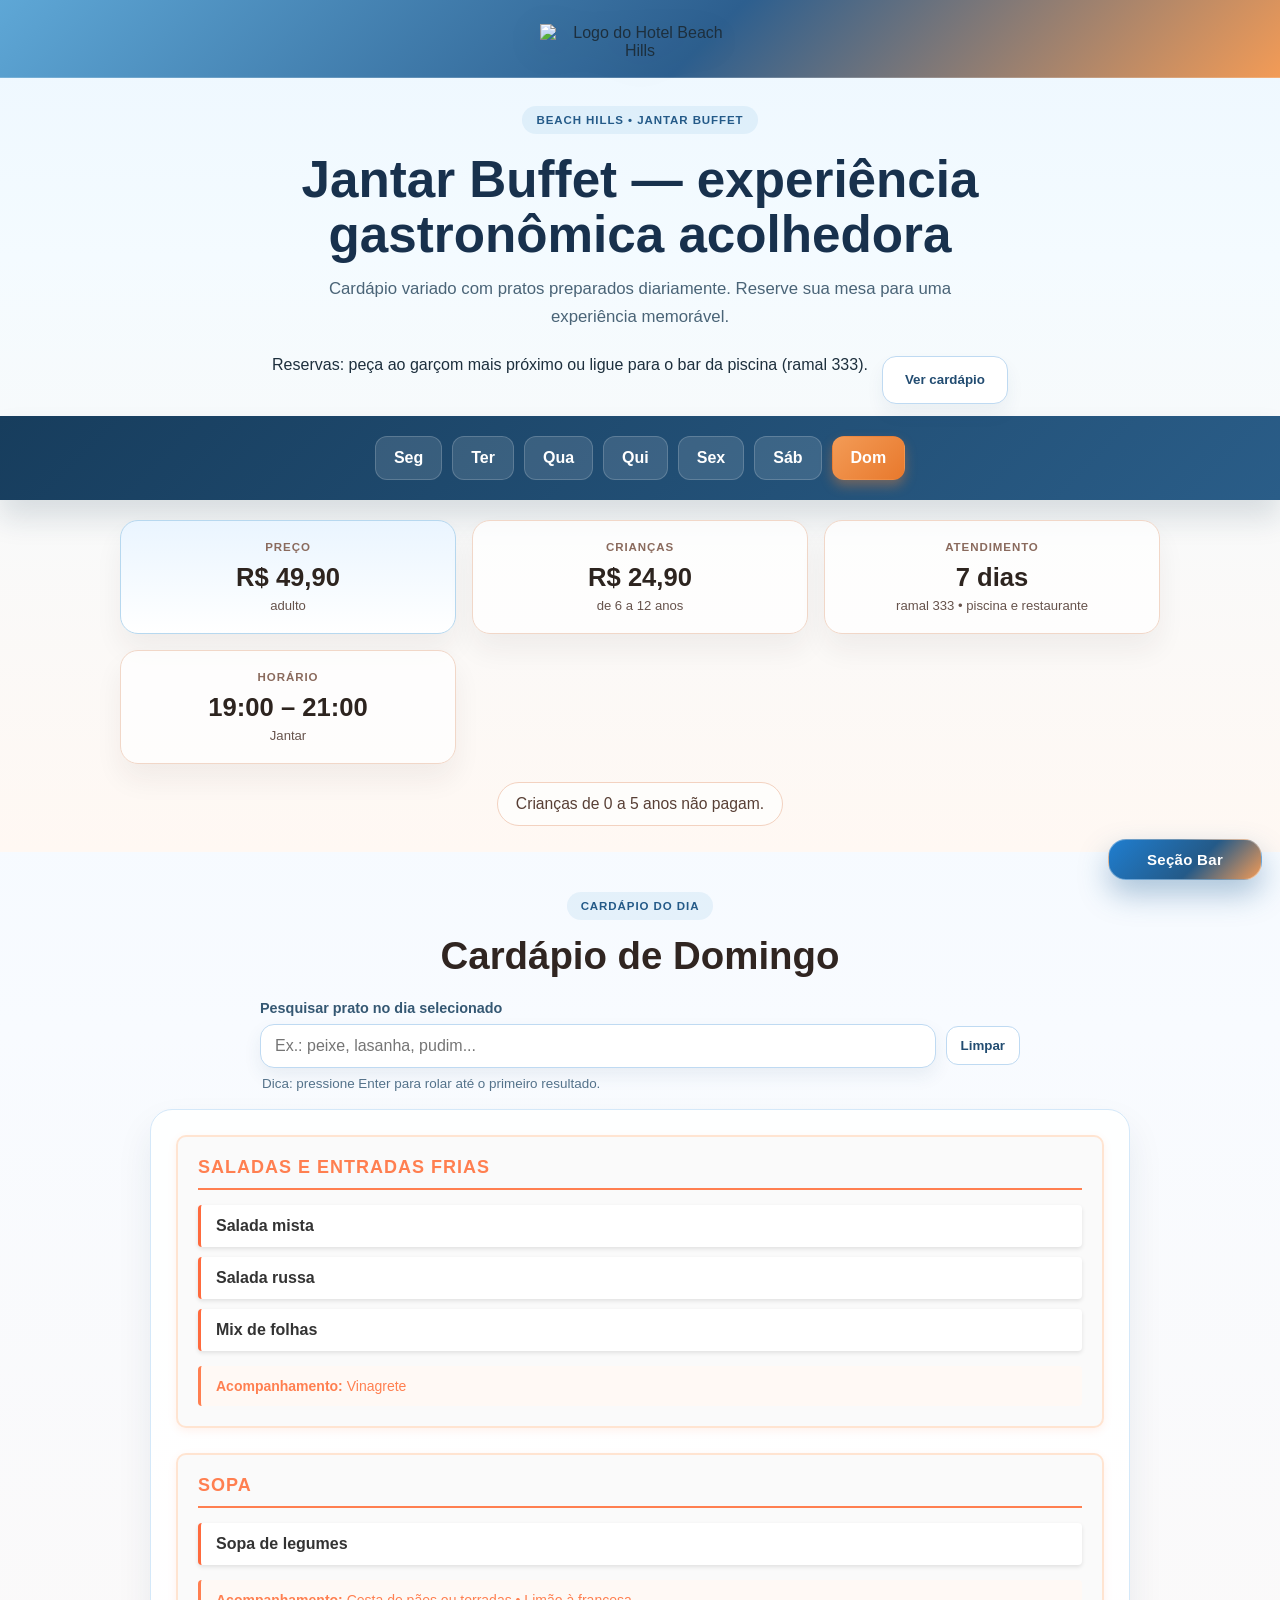
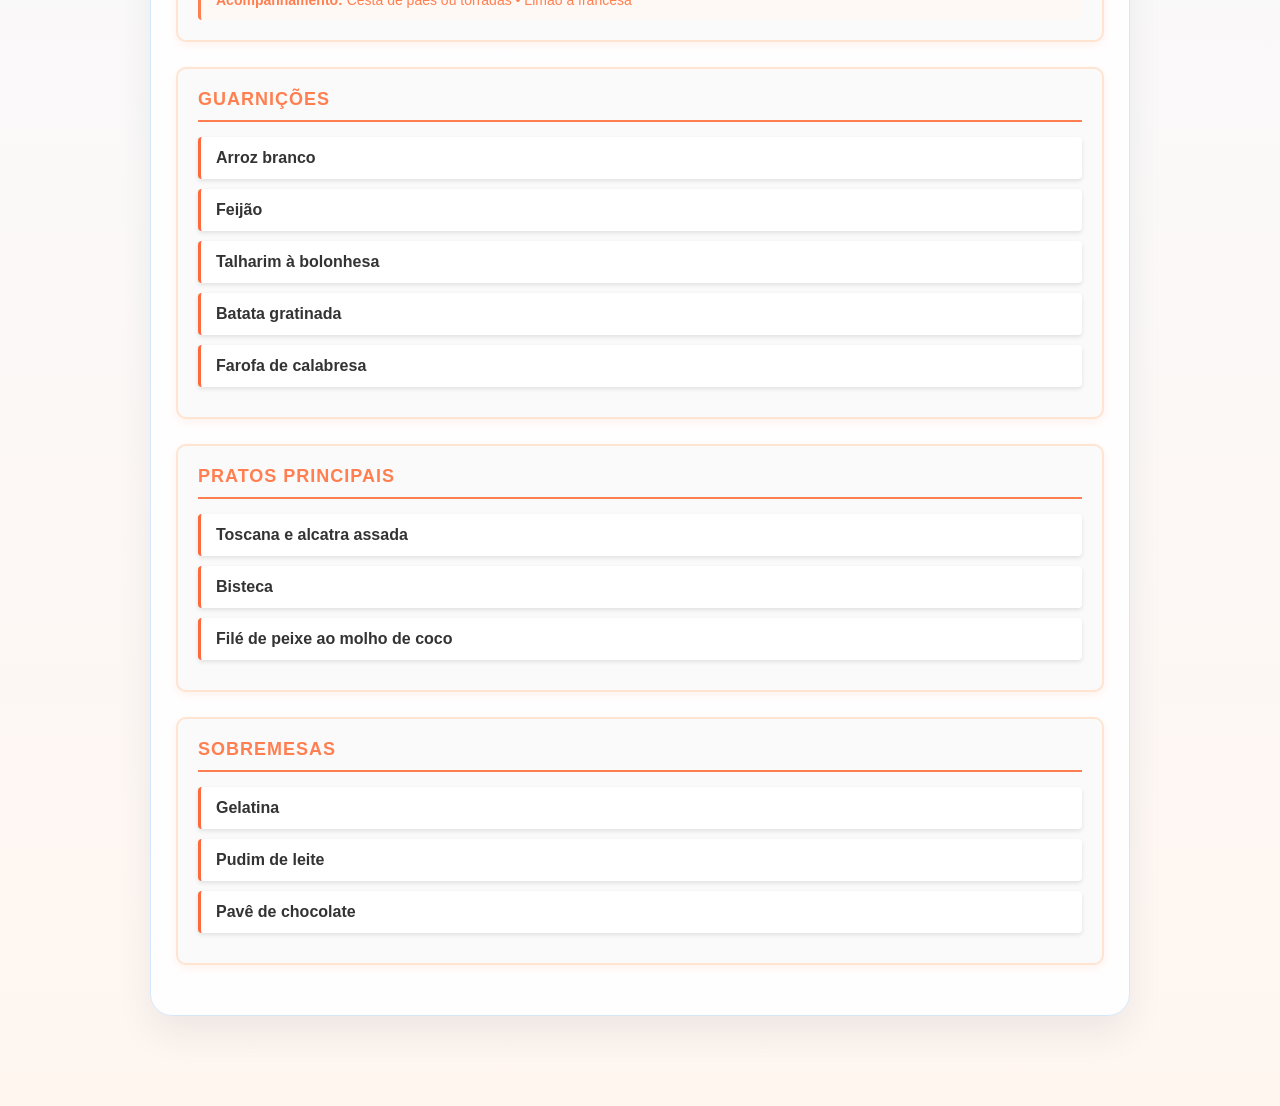
==== commit f67b8611: "Add files via upload" ====
--- a/index.html
+++ b/index.html
@@ -1,21 +1,22 @@
-<!DOCTYPEhtml>
+<!DOCTYPE html>
 <html lang="pt-BR">
 <head>
     <meta charset="UTF-8">
     <meta name="viewport" content="width=device-width, initial-scale=1.0">
-    <title>hotel jantar buffet</title>
+    <title>Beach Hills | Jantar Buffet</title>
+    <meta name="description" content="Cardápio do jantar buffet do Beach Hills com pratos do dia, horários e informações de atendimento.">
     <link rel="stylesheet" href="style.css">
 </head>
 <body>
     <header class="topo-hotel">
         <div class="logo">
-            <img src="https://irp.cdn-website.com/eba97c45/dms3rep/multi/opt/logo+beach+hills-177w.png" alt="Logo do Hotel">
+            <img src="https://irp.cdn-website.com/eba97c45/dms3rep/multi/opt/logo+beach+hills-177w.png" alt="Logo do Hotel Beach Hills" decoding="async" fetchpriority="high">
         </div>
 
         <div class="hero-banner">
             <div class="hero-badge">Beach Hills • Jantar Buffet</div>
-            <h1>Experiência gastronômica em um ambiente acolhedor</h1>
-            <p>Cardápio completo, noites temáticas e sabor que surpreende. Reserve sua mesa e venha viver uma experiência memorável.</p>
+            <h1>Jantar Buffet — experiência gastronômica acolhedora</h1>
+            <p>Cardápio variado com pratos preparados diariamente. Reserve sua mesa para uma experiência memorável.</p>
 
             <div class="hero-actions">
                 <div class="reservas">Reservas: peça ao garçom mais próximo ou ligue para o bar da piscina (ramal 333).</div>
@@ -49,6 +50,11 @@
                 <strong>7 dias</strong>
                 <small>ramal 333 • piscina e restaurante</small>
             </div>
+            <div class="info-card">
+                <span class="info-label">Horário</span>
+                <strong>19:00 – 21:00</strong>
+                <small>Jantar</small>
+            </div>
         </div>
 
         <div class="info-extra">
@@ -62,16 +68,32 @@
                 <span class="mini-tag">Cardápio do dia</span>
                 <h2 id="titulo-cardapio">Selecione um dia da semana</h2>
             </div>
+            <div class="jantar-search-wrap">
+                <label for="jantar-search" class="jantar-search-label">Pesquisar prato no dia selecionado</label>
+                <div class="search-actions">
+                    <input
+                        id="jantar-search"
+                        class="jantar-search-input"
+                        type="search"
+                        placeholder="Ex.: peixe, lasanha, pudim..."
+                        autocomplete="off"
+                    >
+                    <button type="button" id="jantar-search-clear" class="search-clear-btn" aria-label="Limpar busca do jantar">Limpar</button>
+                </div>
+                <p class="search-help">Dica: pressione Enter para rolar até o primeiro resultado.</p>
+            </div>
             <div id="cardapio" class="cardapio"></div>
         </section>
     </main>
 
-    <button id="toggle-avaliacoes" class="avaliacoes-toggle" aria-controls="avaliacoes-panel" aria-expanded="false" aria-label="Abrir comentários">Comentários</button>
+    <a id="toggle-avaliacoes" class="avaliacoes-toggle secao-bar-btn" href="bar.html" aria-label="Abrir seção Bar">Seção Bar</a>
 
     <aside id="avaliacoes-panel" class="avaliacoes-panel" aria-live="polite">
         <div class="panel-header">
             <h3>Comentários</h3>
-            <button id="fechar-avaliacoes" class="fechar-panel" aria-label="Fechar comentários">×</button>
+            <div class="panel-actions">
+                <button id="fechar-avaliacoes" class="fechar-panel" aria-label="Fechar comentários">×</button>
+            </div>
         </div>
 
 
@@ -100,13 +122,7 @@
 
                 <label>
                     Avaliação
-                    <select id="nota-comentario" required>
-                        <option value="5">5 estrelas</option>
-                        <option value="4">4 estrelas</option>
-                        <option value="3">3 estrelas</option>
-                        <option value="2">2 estrelas</option>
-                        <option value="1">1 estrela</option>
-                    </select>
+                    <select id="nota-comentario" required></select>
                 </label>
 
                 <label>
@@ -128,6 +144,12 @@
         </div>
     </aside>
 
+
+
+    <!-- Firebase (compat) - preencha as credenciais no script.js -->
+    <script src="https://www.gstatic.com/firebasejs/9.22.0/firebase-app-compat.js"></script>
+    <script src="https://www.gstatic.com/firebasejs/9.22.0/firebase-database-compat.js"></script>
+
     <script src="script.js"></script>
 </body>
 </html>
--- a/style.css
+++ b/style.css
@@ -56,6 +56,54 @@
     color: #666;
     line-height: 1.6;
     margin: 10px 0;
+}
+
+/* lang-badge removed — styles left intentionally blank */
+.lang-badge { display: none; }
+
+/* Cute language label styles */
+.lang-label {
+    display: inline-flex;
+    align-items: center;
+    gap: 8px;
+    color: #224c71;
+    font-weight: 800;
+    font-size: 0.95rem;
+}
+.lang-label-emoji {
+    display: inline-flex;
+    width: 30px;
+    height: 30px;
+    align-items: center;
+    justify-content: center;
+    border-radius: 50%;
+    background: linear-gradient(135deg, #fff6f0, #ffe9df);
+    border: 1px solid rgba(243,155,86,0.12);
+    box-shadow: 0 6px 14px rgba(243,155,86,0.12);
+    font-size: 18px;
+    transform: translateY(-1px);
+}
+
+#lang-select {
+    padding: 8px 10px;
+    border-radius: 999px;
+    border: 1px solid #e9f3fb;
+    background: #fff;
+    font-weight: 700;
+    color: #333;
+    box-shadow: 0 6px 14px rgba(34,76,113,0.06);
+}
+
+/* older lang-badge variant removed */
+.lang-badge { display: none; }
+
+#lang-select {
+    padding: 6px 8px;
+    border-radius: 6px;
+    border: 1px solid #eee;
+    background: #fff;
+    font-weight: 700;
+    color: #333;
 }
 
 .cardapio-container {
@@ -174,9 +222,38 @@
     -webkit-tap-highlight-color: transparent;
 }
 
+/* modal de traduções */
+.modal[hidden] {
+    display: none !important;
+}
+.modal {
+    position: fixed;
+    inset: 0;
+    background: rgba(0,0,0,0.5);
+    display: flex;
+    align-items: center;
+    justify-content: center;
+    z-index: 9999;
+}
+.modal-content {
+    background: #fff;
+    padding: 16px;
+    width: 90%;
+    max-width: 720px;
+    border-radius: 8px;
+}
+
 .avaliacoes-toggle:hover {
     transform: translateY(-2px) scale(1.02);
     box-shadow: 0 15px 32px rgba(255, 99, 71, 0.45);
+}
+
+.secao-bar-btn {
+    text-decoration: none;
+    background: linear-gradient(135deg, #1f7ed0, #245a88 58%, #f39b56);
+    border: 1px solid rgba(255, 255, 255, 0.35);
+    box-shadow: 0 14px 30px rgba(27, 93, 146, 0.35);
+    letter-spacing: 0.02em;
 }
 
 .avaliacoes-icone {
@@ -697,6 +774,252 @@
     box-shadow: 0 18px 36px rgba(29, 57, 79, 0.08);
 }
 
+.jantar-search-wrap {
+    max-width: 760px;
+    margin: 0 auto 18px;
+}
+
+.search-actions {
+    display: grid;
+    grid-template-columns: 1fr auto;
+    gap: 10px;
+    align-items: center;
+}
+
+.jantar-search-label {
+    display: block;
+    margin-bottom: 8px;
+    color: #355873;
+    font-weight: 700;
+    font-size: 0.9rem;
+}
+
+.jantar-search-input {
+    width: 100%;
+    box-sizing: border-box;
+    border: 1px solid #bfdaf2;
+    border-radius: 14px;
+    padding: 12px 14px;
+    font: inherit;
+    color: #1f4162;
+    background: #fff;
+    box-shadow: 0 8px 18px rgba(34, 76, 113, 0.08);
+}
+
+.jantar-search-input:focus {
+    outline: none;
+    border-color: #f39b56;
+    box-shadow: 0 0 0 3px rgba(243, 155, 86, 0.18);
+}
+
+.search-clear-btn {
+    border: 1px solid #bfdaf2;
+    background: #fff;
+    color: #224c71;
+    border-radius: 12px;
+    padding: 11px 14px;
+    font-weight: 700;
+    cursor: pointer;
+}
+
+.search-clear-btn:hover {
+    background: #f3f9ff;
+}
+
+.search-help {
+    margin: 8px 2px 0;
+    color: #54728a;
+    font-size: 0.84rem;
+}
+
+.menu-disclaimer {
+    max-width: 760px;
+    margin: 0 auto 14px;
+    color: #6c5a50;
+    font-size: 0.9rem;
+    text-align: center;
+    background: rgba(255, 255, 255, 0.75);
+    border: 1px solid #f1d7c8;
+    border-radius: 10px;
+    padding: 10px 12px;
+}
+
+.prato.jantar-search-hit {
+    border-left-color: #1f7ed0;
+    box-shadow: 0 0 0 2px rgba(31, 126, 208, 0.18), 0 10px 22px rgba(31, 126, 208, 0.16);
+    animation: jantarSearchHitPulse 550ms ease-out;
+}
+
+@keyframes jantarSearchHitPulse {
+    0% {
+        transform: translateY(2px);
+        filter: saturate(0.95);
+    }
+    100% {
+        transform: translateY(0);
+        filter: saturate(1);
+    }
+}
+
+/* ====== BAR PAGE ====== */
+.bar-page {
+    max-width: 1100px;
+}
+
+.bar-search-wrap {
+    max-width: 780px;
+    margin: 0 auto 18px;
+}
+
+.bar-search-label {
+    display: block;
+    margin-bottom: 8px;
+    color: #355873;
+    font-weight: 700;
+    font-size: 0.9rem;
+}
+
+.bar-search-input {
+    width: 100%;
+    box-sizing: border-box;
+    border: 1px solid #bfdaf2;
+    border-radius: 14px;
+    padding: 12px 14px;
+    font: inherit;
+    color: #1f4162;
+    background: #fff;
+    box-shadow: 0 8px 18px rgba(34, 76, 113, 0.08);
+}
+
+.bar-search-input:focus {
+    outline: none;
+    border-color: #f39b56;
+    box-shadow: 0 0 0 3px rgba(243, 155, 86, 0.18);
+}
+
+:focus-visible {
+    outline: 3px solid rgba(31, 126, 208, 0.45);
+    outline-offset: 2px;
+}
+
+.bar-tabs {
+    display: flex;
+    flex-wrap: wrap;
+    gap: 10px;
+    justify-content: center;
+    margin: 0 0 22px;
+}
+
+.bar-tab {
+    border: 1px solid #bfdaf2;
+    background: #fff;
+    color: #224c71;
+    border-radius: 999px;
+    padding: 10px 14px;
+    font-weight: 700;
+    cursor: pointer;
+    transition: all 0.2s ease;
+}
+
+.bar-tab:hover {
+    transform: translateY(-2px);
+    box-shadow: 0 8px 16px rgba(34, 76, 113, 0.12);
+}
+
+.bar-tab.ativo {
+    background: linear-gradient(135deg, #ff9d4d, #f2782a);
+    color: #fff;
+    border-color: transparent;
+    box-shadow: 0 10px 18px rgba(242, 120, 42, 0.24);
+}
+
+.bar-panel {
+    display: none;
+    background: rgba(255,255,255,0.92);
+    border: 1px solid #d4e8f9;
+    border-radius: 22px;
+    padding: 22px;
+    box-shadow: 0 18px 36px rgba(29, 57, 79, 0.08);
+}
+
+.bar-panel.ativo {
+    display: block;
+    animation: barPanelFade 260ms ease-out;
+}
+
+@keyframes barPanelFade {
+    from {
+        opacity: 0;
+        transform: translateY(10px);
+    }
+    to {
+        opacity: 1;
+        transform: translateY(0);
+    }
+}
+
+.menu-section h2 {
+    margin: 0 0 16px;
+    color: #1f4162;
+}
+
+.menu-item {
+    background: #fff;
+    border-left: 4px solid #ff7f50;
+    border-radius: 10px;
+    padding: 14px;
+    margin-bottom: 10px;
+    box-shadow: 0 4px 10px rgba(0, 0, 0, 0.06);
+}
+
+.menu-item.bar-search-hit {
+    border-left-color: #1f7ed0;
+    box-shadow: 0 0 0 2px rgba(31, 126, 208, 0.18), 0 10px 22px rgba(31, 126, 208, 0.16);
+    animation: barSearchHitPulse 550ms ease-out;
+}
+
+@keyframes barSearchHitPulse {
+    0% {
+        transform: translateY(2px);
+        filter: saturate(0.95);
+    }
+    100% {
+        transform: translateY(0);
+        filter: saturate(1);
+    }
+}
+
+.menu-item h4 {
+    margin: 0;
+    display: flex;
+    justify-content: space-between;
+    gap: 10px;
+    align-items: center;
+    color: #2d241f;
+}
+
+.menu-item p {
+    margin: 8px 0 0;
+    color: #5f514b;
+    line-height: 1.5;
+}
+
+.price {
+    color: #f2782a;
+    font-weight: 800;
+    white-space: nowrap;
+}
+
+.bar-empty-search {
+    margin: 10px 0 0;
+    padding: 12px 14px;
+    border-radius: 10px;
+    background: #fff5ef;
+    border: 1px dashed #f3b289;
+    color: #8a4d2b;
+    font-weight: 600;
+}
+
 @media (max-width: 600px) {
     .hero-banner {
         padding-top: 22px;
@@ -712,6 +1035,18 @@
 
     .cardapio {
         padding: 18px 14px;
+    }
+
+    .jantar-search-wrap {
+        margin-bottom: 14px;
+    }
+
+    .search-actions {
+        grid-template-columns: 1fr;
+    }
+
+    .search-clear-btn {
+        width: 100%;
     }
 
     .avaliacoes-panel {
@@ -826,4 +1161,26 @@
         padding: 6px 8px;
         font-size: 0.68rem;
     }
+
+    .bar-tabs {
+        justify-content: flex-start;
+    }
+
+    .bar-search-wrap {
+        margin-bottom: 14px;
+    }
+
+    .bar-tab {
+        font-size: 0.86rem;
+        padding: 9px 12px;
+    }
+
+    .bar-panel {
+        padding: 16px;
+    }
+
+    .menu-item h4 {
+        flex-direction: column;
+        align-items: flex-start;
+    }
 }
